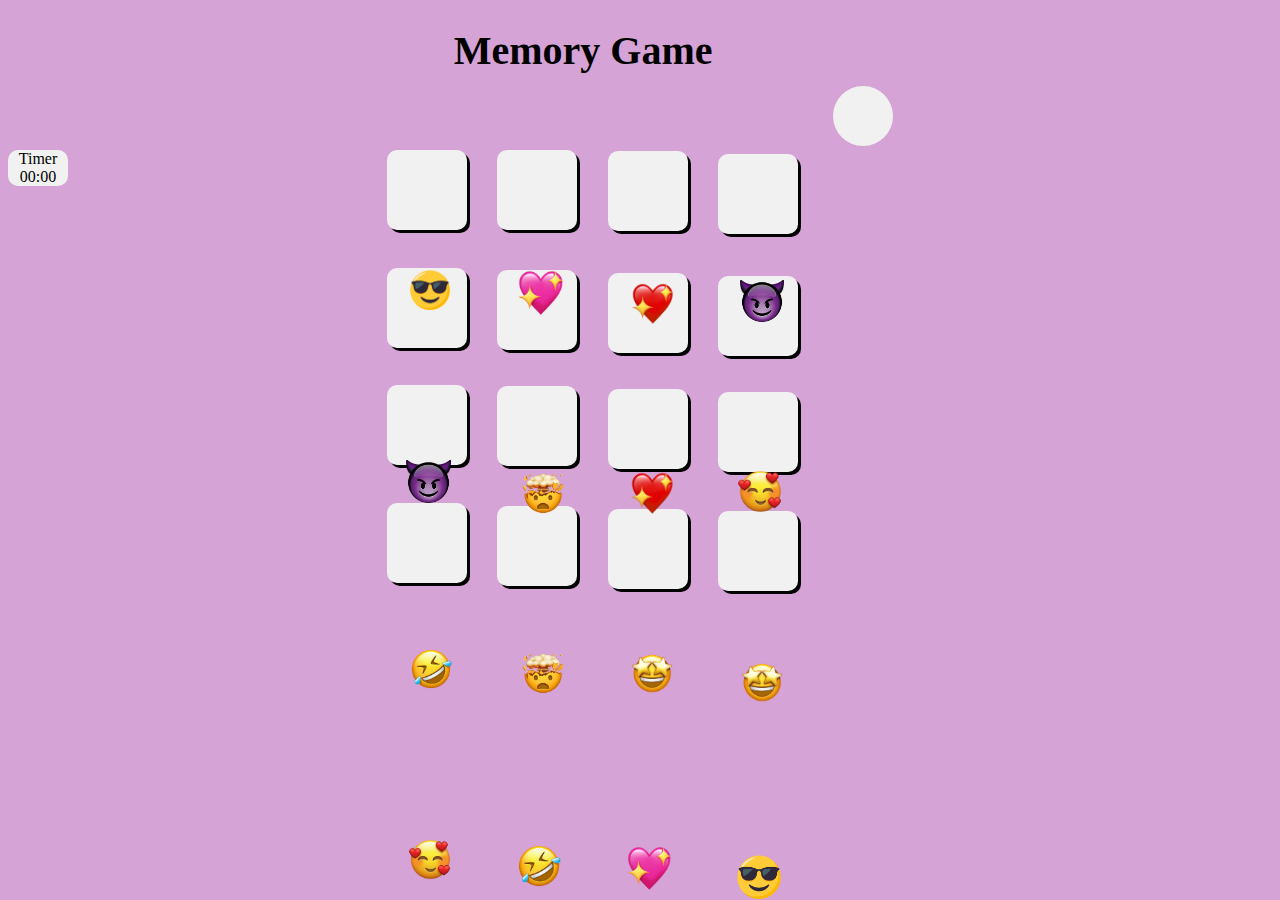
==== pages/memory_game.html @ 348ce43f "just to sync" ====
<!DOCTYPE html>

<html>
<head>
  <title>Memory Card Game</title>
  <link rel = "stylesheet" href="../css/intro_page.css">
  <script src="game.js" defer></script>
</head>



<body>


  <h1 style="font-size: 30pt ;margin-right: 9%;margin-bottom: 6%;">Memory Game</h1>



  <div class="stats">
    <div id ="countdown()"></div>
  </div>

<div class = "timer_box"> Timer
  <div id = "demo">00:00</div>

</div>


<!--   first colunm  -->

<div class = "card" id = card_one>
  <div class="Card1_front">
    <img src="../images/emoji_with_sg.png" style="width: 40px; float:inline-end; position: absolute; top:30%; left:32%;">
  </div>
  <div  class ="card_back">

  </div>


</div>


<div class = "card">
  <div class="Card2_front">
    <img src="../images/evil_emoji.png" style="width: 45px; float:inline-end; position: absolute; top:51%; left: 31.7%;">
  </div>
</div>

<div class = "card">
  <div class="Card3_front">
    <img src="../images/laugh_emoji.png" style="width: 42px; float:inline-end; position: absolute; top:72%;left: 32%;">
  </div>
</div>

<div class = "card"><div class="Card4_front">
  <img src="../images/love_emoji.png" style="width: 45px; float:inline-end; position: absolute; top:93%;left: 31.8%;">
</div></div>

<!--  second colunm  -->

<div class = "card" style="float: right; margin-right:55%; margin-top: -34.8%;">
  <div class="Card5_front">
    <img src="../images/heart_emoji.png" style="width: 45px; float:inline-end; position: absolute;top:30%; left:40.5%; ">
  </div>
</div>
<div class = "card" style="float: right; margin-right:55%; margin-top: -25.3%;">
  <div class="Card6_front">
    <img src="../images/explo_emoji.png" style="width: 50px; float:inline-end; position: absolute;top:52%; left:40.5%;  ">
  </div>
</div>
<div class = "card" style="float: right; margin-right:55%; margin-top: -16.10%;">
  <div class="Card7_front">
    <img src="../images/explo_emoji.png" style="width: 50px; float:inline-end; position: absolute;top:72%; left: 40.5%;  ">
  </div>
</div>
<div class = "card" style="float: right; margin-right:55%; margin-top: -6.60%;">
  <div class="Card8_front">
    <img src="../images/laugh_emoji.png" style="width: 44px; float:inline-end; position: absolute; top:93.8%; left:40.4%; ">
  </div></div>

<!--  Third colunm  -->

<div class = "card" style="float: right; margin-right:46.2%; margin-top: -34.91%;">
  <div class="Card9_front">
    <img src="../images/red_heart.png" style="width: 49px; float:inline-end; position: absolute;top:31%; left:49.1%; ">
  </div>
</div>
<div class = "card" style="float: right; margin-right:46.2%; margin-top: -25.3%;">
  <div class="Card10_front">
    <img src="../images/red_heart.png" style="width: 50px; float:inline-end; position: absolute;  top:52%; left: 49%;">
  </div></div>
<div class = "card" style="float: right; margin-right: 46.2%; margin-top: -16.10%;">
  <div class="Card11_front">
    <img src="../images/star_emoji.png" style="width: 50px; float:inline-end; position: absolute; top:72%; left: 49%; ">
  </div></div>
<div class = "card" style="float: right; margin-right:46.2%; margin-top: -6.60%;">
  <div class="Card12_front">
  <img src="../images/heart_emoji.png" style="width: 44px; float:inline-end; position: absolute;top:94%; left: 49%;">
</div></div>

<!--   Forth colunm  -->


<div class = "card" style="float: right; margin-right:37.5%; margin-top: -34.91%;">
  <div class="Card13_front">
    <img src="../images/evil_emoji.png" style="width: 44px; float:inline-end; position: absolute; top:31%; left:57.8%; ">
  </div>
</div>
<div class = "card" style="float: right; margin-right:37.5%; margin-top: -25.3%;">
  <div class="Card14_front">
    <img src="../images/love_emoji.png" style="width: 47px; float:inline-end; position: absolute; top:52%; left:57.5%; ">
  </div>
</div>
<div class = "card" style="float: right; margin-right:37.5%;  margin-top: -16.10%;">
  <div class="Card15_front">
    <img src="../images/star_emoji.png" style="width: 50px; float:inline-end; position: absolute; top:73%; left: 57.6%; ">
  </div>
</div>
<div class = "card" style="float: right; margin-right:37.5%; margin-top: -6.70%;">
  <div class="Card16_front">
    <img src="../images/emoji_with_sg.png" style="width: 44px; float:inline-end; position: absolute; top:95%; left: 57.6%; ">
  </div>
</div>









</body>

</html>
---- css/intro_page.css ----
h1 {
  font-size: 50pt;
  font-family:Georgia, 'Times New Roman', Times, serif ;
  text-align: center;
}

body {
  background-color: rgb(214, 163, 214);
}


ul {
  list-style: none;
  font-size: 15pt;
}


ul li a{
  text-decoration: none;

}

nav{
  background-color: darkorchid;
  text-align: center;
  display:contents;

}

p{
  font-size: 15pt;
  font-family:'Courier New', Courier, monospace;
  text-align: center;
  margin-left: 15%;
  margin-right: 15%;
  font-weight: bold;
  justify-self: center;
}


.button{
  margin-top: 10%;
  margin-left: 48%;

}
div button{
color: white;
width: 100px;
height: 50px;
border: none;
border-radius: 50px;
font-size: large;
background-color: rgb(154, 84, 220);
}




 img {
  width: 480px;

 }


*{
  box-sizing: border-box;

}

.column{
  float:left;
  width: 100px;
  height: 100px;
  padding:  10px;


}

.card {
width:  20px;
padding: 40px;
margin-bottom: 0.5%;
margin-left: 30%;
margin-top: 3%;
background-color: #f1f1f1;
border-radius: 10px;
box-shadow:3px 3px;

}









.stats{
  width: 30px;
  background-color: #f1f1f1;
  border-radius: 30px;
  padding: 30px;
  float: right;
  margin-right: 30%;
  margin-top: -5%;
}


.timer_box{
 width: 60px;
  background-color: #f1f1f1;
  float: left;
  border-radius: 10px;
  text-align: center;

}
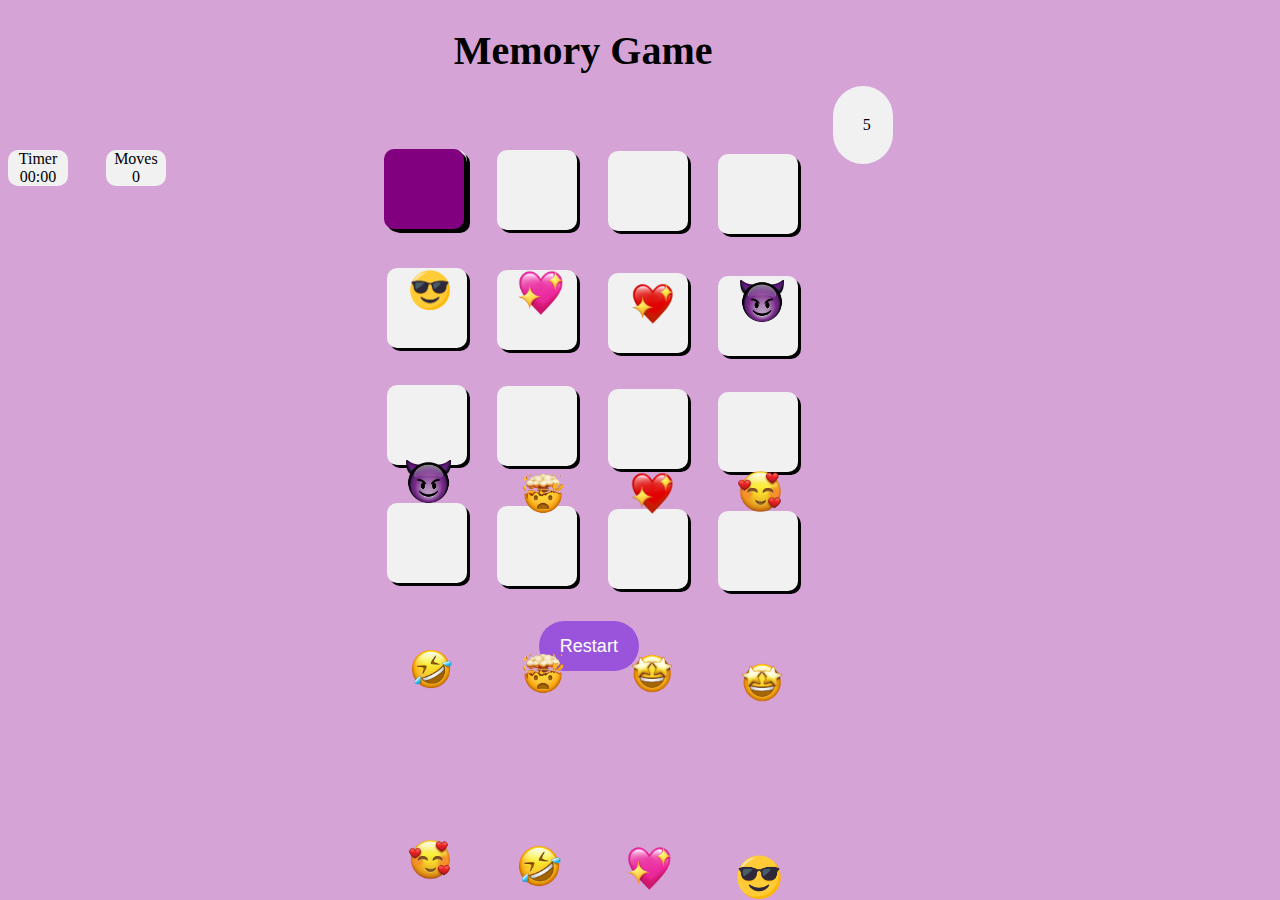
==== commit e450620c: "saving work" ====
--- a/pages/memory_game.html
+++ b/pages/memory_game.html
@@ -17,22 +17,26 @@
 
 
   <div class="stats">
-    <div id ="countdown()"></div>
+    <div id ="countdown()">5</div>
   </div>
 
 <div class = "timer_box"> Timer
-  <div id = "demo">00:00</div>
+  <div id = "num">00:00</div>
 
 </div>
 
+<div class="move_box"> Moves
+  <div id ="numb"> 0 </div>
+
+</div>
 
 <!--   first colunm  -->
 
-<div class = "card" id = card_one>
-  <div class="Card1_front">
+<div class = "card">
+  <div class="Card1_front" id = "card_one">
     <img src="../images/emoji_with_sg.png" style="width: 40px; float:inline-end; position: absolute; top:30%; left:32%;">
   </div>
-  <div  class ="card_back">
+  <div  class ="card_back"  id = "cardB" style="position: relative;  left: 37px; top: -40.99px;">
 
   </div>
 
@@ -124,6 +128,11 @@
 
 
 
+<div  class="button2">
+  <a href="../pages/memory_game.html">
+    <button>Restart</button>
+    </a>
+  </div>
 
 
 
--- a/css/intro_page.css
+++ b/css/intro_page.css
@@ -43,6 +43,13 @@
   margin-left: 48%;
 
 }
+
+.button2{
+  margin-top: 3%;
+  margin-left:42%;
+}
+
+
 div button{
 color: white;
 width: 100px;
@@ -88,12 +95,16 @@
 
 }
 
+.card_back{
+width:  20px;
+padding: 40px;
+margin-top: 3%;
+background-color: purple;
+border-radius: 10px;
+box-shadow:3px 3px;
+float: inline-end;
 
-
-
-
-
-
+}
 
 
 .stats{
@@ -104,6 +115,7 @@
   float: right;
   margin-right: 30%;
   margin-top: -5%;
+  text-align:center ;
 }
 
 
@@ -115,3 +127,14 @@
   text-align: center;
 
 }
+
+.move_box{
+
+  width: 60px;
+  background-color: #f1f1f1;
+  float: left;
+  border-radius: 10px;
+  text-align: center;
+  margin-left: 3%;
+
+}
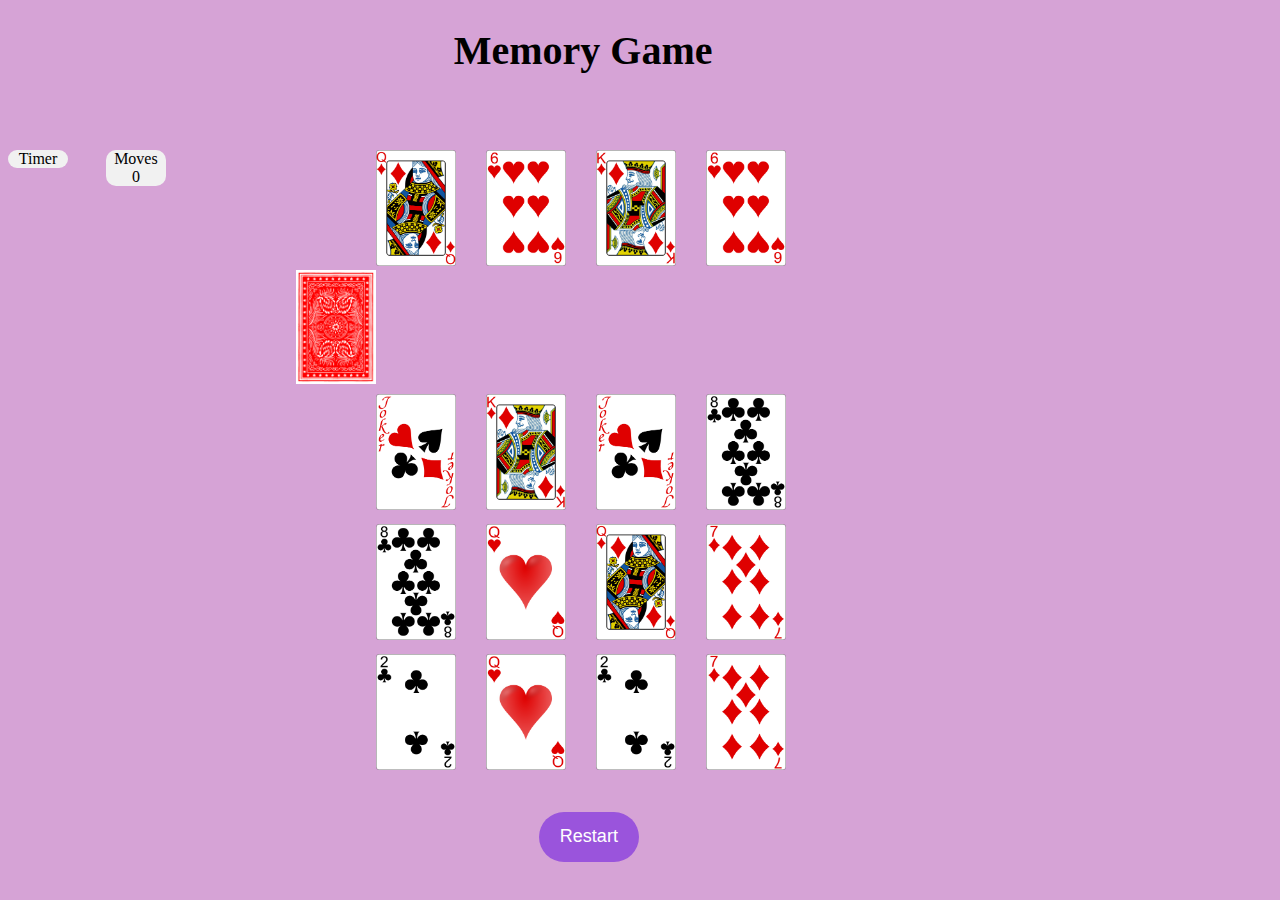
==== commit e36864a4: "pushing to get hub" ====
--- a/pages/memory_game.html
+++ b/pages/memory_game.html
@@ -4,7 +4,7 @@
 <head>
   <title>Memory Card Game</title>
   <link rel = "stylesheet" href="../css/intro_page.css">
-  <script src="game.js" defer></script>
+  <script src="../game.js" defer></script>
 </head>
 
 
@@ -16,122 +16,66 @@
 
 
 
-  <div class="stats">
-    <div id ="countdown()">5</div>
-  </div>
+<!--Timer -->
 
 <div class = "timer_box"> Timer
-  <div id = "num">00:00</div>
+  <div class = "timer" id="time_div"></div>
 
 </div>
+
+
+<!-- moves -->
 
 <div class="move_box"> Moves
   <div id ="numb"> 0 </div>
 
 </div>
 
-<!--   first colunm  -->
+<!--   grid -->
+<div  class = wrapper>
+  <div id = "card1">
+<img src="../images/queen_of_diamonds2.png" class="card" >
+  </div>
 
-<div class = "card">
-  <div class="Card1_front" id = "card_one">
-    <img src="../images/emoji_with_sg.png" style="width: 40px; float:inline-end; position: absolute; top:30%; left:32%;">
-  </div>
-  <div  class ="card_back"  id = "cardB" style="position: relative;  left: 37px; top: -40.99px;">
+
+  <div id = "card2"><img src="../images/6_of_hearts.png" class="card">
+    <div  id = "back"><img src="../images/card_back_red.png"  class="card2"> </div>
 
   </div>
 
 
-</div>
 
-
-<div class = "card">
-  <div class="Card2_front">
-    <img src="../images/evil_emoji.png" style="width: 45px; float:inline-end; position: absolute; top:51%; left: 31.7%;">
-  </div>
-</div>
-
-<div class = "card">
-  <div class="Card3_front">
-    <img src="../images/laugh_emoji.png" style="width: 42px; float:inline-end; position: absolute; top:72%;left: 32%;">
-  </div>
-</div>
-
-<div class = "card"><div class="Card4_front">
-  <img src="../images/love_emoji.png" style="width: 45px; float:inline-end; position: absolute; top:93%;left: 31.8%;">
-</div></div>
-
-<!--  second colunm  -->
-
-<div class = "card" style="float: right; margin-right:55%; margin-top: -34.8%;">
-  <div class="Card5_front">
-    <img src="../images/heart_emoji.png" style="width: 45px; float:inline-end; position: absolute;top:30%; left:40.5%; ">
-  </div>
-</div>
-<div class = "card" style="float: right; margin-right:55%; margin-top: -25.3%;">
-  <div class="Card6_front">
-    <img src="../images/explo_emoji.png" style="width: 50px; float:inline-end; position: absolute;top:52%; left:40.5%;  ">
-  </div>
-</div>
-<div class = "card" style="float: right; margin-right:55%; margin-top: -16.10%;">
-  <div class="Card7_front">
-    <img src="../images/explo_emoji.png" style="width: 50px; float:inline-end; position: absolute;top:72%; left: 40.5%;  ">
-  </div>
-</div>
-<div class = "card" style="float: right; margin-right:55%; margin-top: -6.60%;">
-  <div class="Card8_front">
-    <img src="../images/laugh_emoji.png" style="width: 44px; float:inline-end; position: absolute; top:93.8%; left:40.4%; ">
-  </div></div>
-
-<!--  Third colunm  -->
-
-<div class = "card" style="float: right; margin-right:46.2%; margin-top: -34.91%;">
-  <div class="Card9_front">
-    <img src="../images/red_heart.png" style="width: 49px; float:inline-end; position: absolute;top:31%; left:49.1%; ">
-  </div>
-</div>
-<div class = "card" style="float: right; margin-right:46.2%; margin-top: -25.3%;">
-  <div class="Card10_front">
-    <img src="../images/red_heart.png" style="width: 50px; float:inline-end; position: absolute;  top:52%; left: 49%;">
-  </div></div>
-<div class = "card" style="float: right; margin-right: 46.2%; margin-top: -16.10%;">
-  <div class="Card11_front">
-    <img src="../images/star_emoji.png" style="width: 50px; float:inline-end; position: absolute; top:72%; left: 49%; ">
-  </div></div>
-<div class = "card" style="float: right; margin-right:46.2%; margin-top: -6.60%;">
-  <div class="Card12_front">
-  <img src="../images/heart_emoji.png" style="width: 44px; float:inline-end; position: absolute;top:94%; left: 49%;">
-</div></div>
-
-<!--   Forth colunm  -->
-
-
-<div class = "card" style="float: right; margin-right:37.5%; margin-top: -34.91%;">
-  <div class="Card13_front">
-    <img src="../images/evil_emoji.png" style="width: 44px; float:inline-end; position: absolute; top:31%; left:57.8%; ">
-  </div>
-</div>
-<div class = "card" style="float: right; margin-right:37.5%; margin-top: -25.3%;">
-  <div class="Card14_front">
-    <img src="../images/love_emoji.png" style="width: 47px; float:inline-end; position: absolute; top:52%; left:57.5%; ">
-  </div>
-</div>
-<div class = "card" style="float: right; margin-right:37.5%;  margin-top: -16.10%;">
-  <div class="Card15_front">
-    <img src="../images/star_emoji.png" style="width: 50px; float:inline-end; position: absolute; top:73%; left: 57.6%; ">
-  </div>
-</div>
-<div class = "card" style="float: right; margin-right:37.5%; margin-top: -6.70%;">
-  <div class="Card16_front">
-    <img src="../images/emoji_with_sg.png" style="width: 44px; float:inline-end; position: absolute; top:95%; left: 57.6%; ">
-  </div>
+  <div id = "card3"><img src="../images/king_of_diamonds2.png" class="card"></div>
+  <div id = "card4"><img src="../images/6_of_hearts.png" class="card"></div>
+  <div id = "card5"><img src="../images/red_joker.png" class="card"></div>
+  <div id = "card6"><img src="../images/king_of_diamonds2.png" class="card"></div>
+  <div id = "card7"><img src="../images/red_joker.png" class="card"></div>
+  <div id = "card8"><img src="../images/8_of_clubs.png" class="card"></div>
+  <div id = "card9"><img src="../images/8_of_clubs.png" class="card"></div>
+  <div id = "card10"><img src="../images/queen_of_hearts.png" class="card"></div>
+  <div id = "card11"><img src="../images/queen_of_diamonds2.png" class="card"></div>
+  <div id = "card12"><img src="../images/7_of_diamonds.png" class="card"></div>
+  <div id = "card13"><img src="../images/2_of_clubs.png" class="card"></div>
+  <div id = "card14"><img src="../images/queen_of_hearts.png" class="card"></div>
+  <div id = "card15"><img src="../images/2_of_clubs.png" class="card"></div>
+  <div id = "card16"><img src="../images/7_of_diamonds.png" class="card"></div>
 </div>
 
 
 
+
+
+
+
+
+
+
+
+
+
 <div  class="button2">
-  <a href="../pages/memory_game.html">
-    <button>Restart</button>
-    </a>
+    <button onclick="window.location.reload();">Restart</button>
+
   </div>
 
 
--- a/css/intro_page.css
+++ b/css/intro_page.css
@@ -7,6 +7,7 @@
 body {
   background-color: rgb(214, 163, 214);
 }
+
 
 
 ul {
@@ -74,49 +75,23 @@
 
 }
 
-.column{
-  float:left;
-  width: 100px;
-  height: 100px;
-  padding:  10px;
-
+.wrapper{
+  display: grid;
+  grid-template-columns: 100px 100px 100px 100px;
+  grid-gap: 10px;
 
 }
 
 .card {
-width:  20px;
-padding: 40px;
-margin-bottom: 0.5%;
-margin-left: 30%;
-margin-top: 3%;
-background-color: #f1f1f1;
-border-radius: 10px;
-box-shadow:3px 3px;
-
+width: 80px;
+margin-left: 210px;
 }
 
-.card_back{
-width:  20px;
-padding: 40px;
-margin-top: 3%;
-background-color: purple;
-border-radius: 10px;
-box-shadow:3px 3px;
-float: inline-end;
-
-}
-
-
-.stats{
-  width: 30px;
-  background-color: #f1f1f1;
-  border-radius: 30px;
-  padding: 30px;
-  float: right;
-  margin-right: 30%;
-  margin-top: -5%;
-  text-align:center ;
-}
+.card2 {
+  width: 80px;
+  margin-left: 210px;
+  float: inline-end;
+  }
 
 
 .timer_box{
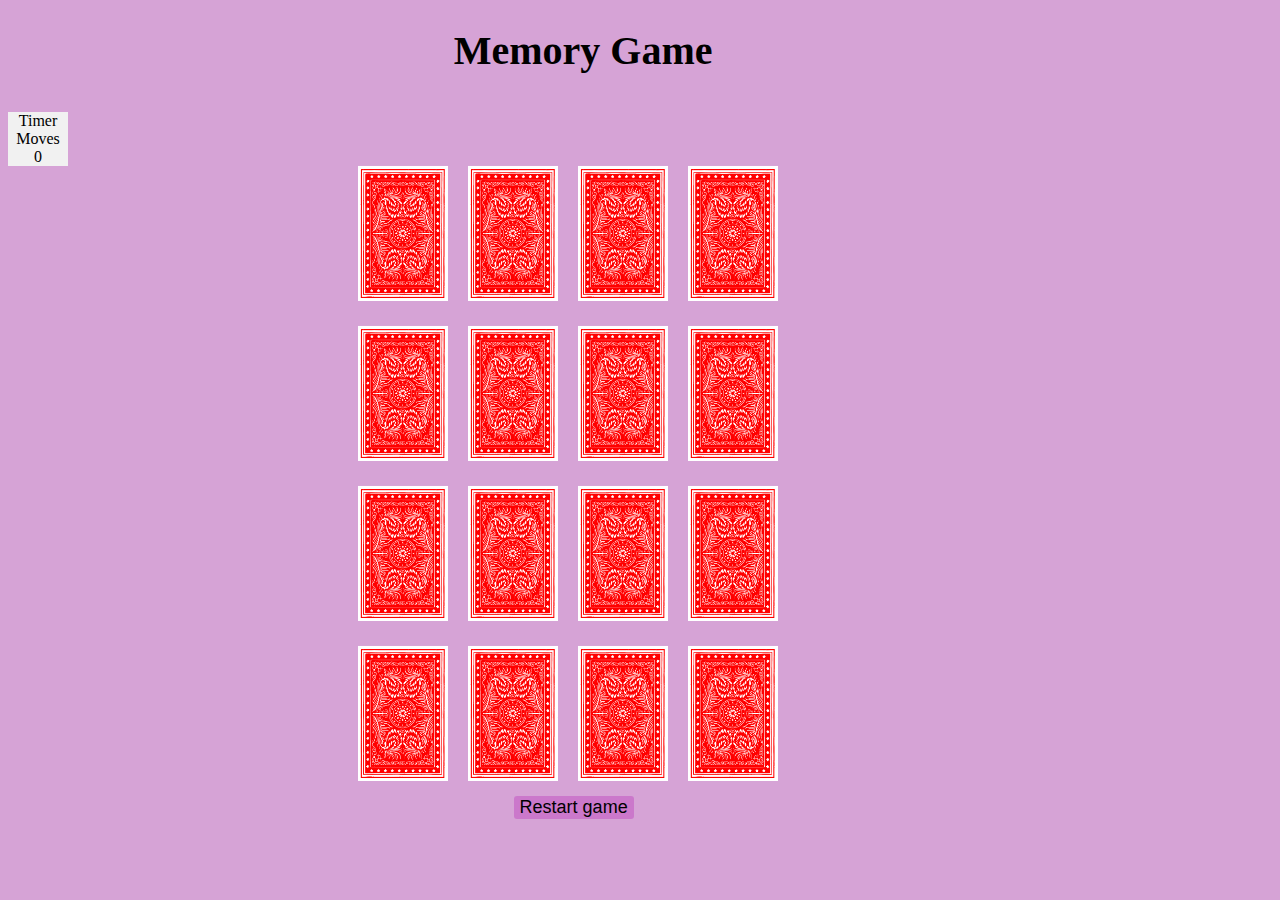
==== commit c4c54bc2: "Merge ce99c0ea063cf3eabd70e4f664e12034cfc38635 into b0c5da2ca3a1d94fe65abef8d29e80906dfce353" ====
--- a/pages/memory_game.html
+++ b/pages/memory_game.html
@@ -8,75 +8,100 @@
 </head>
 
 
-
 <body>
 
 
-  <h1 style="font-size: 30pt ;margin-right: 9%;margin-bottom: 6%;">Memory Game</h1>
+  <h1 style="font-size: 30pt ;margin-right: 9%;margin-bottom: 3%;">Memory Game</h1>
 
-
-
+<div class = stats>
 <!--Timer -->
-
 <div class = "timer_box"> Timer
   <div class = "timer" id="time_div"></div>
-
 </div>
-
-
 <!-- moves -->
-
 <div class="move_box"> Moves
   <div id ="numb"> 0 </div>
 
 </div>
-
-<!--   grid -->
-<div  class = wrapper>
-  <div id = "card1">
-<img src="../images/queen_of_diamonds2.png" class="card" >
-  </div>
-
-
-  <div id = "card2"><img src="../images/6_of_hearts.png" class="card">
-    <div  id = "back"><img src="../images/card_back_red.png"  class="card2"> </div>
-
-  </div>
-
-
-
-  <div id = "card3"><img src="../images/king_of_diamonds2.png" class="card"></div>
-  <div id = "card4"><img src="../images/6_of_hearts.png" class="card"></div>
-  <div id = "card5"><img src="../images/red_joker.png" class="card"></div>
-  <div id = "card6"><img src="../images/king_of_diamonds2.png" class="card"></div>
-  <div id = "card7"><img src="../images/red_joker.png" class="card"></div>
-  <div id = "card8"><img src="../images/8_of_clubs.png" class="card"></div>
-  <div id = "card9"><img src="../images/8_of_clubs.png" class="card"></div>
-  <div id = "card10"><img src="../images/queen_of_hearts.png" class="card"></div>
-  <div id = "card11"><img src="../images/queen_of_diamonds2.png" class="card"></div>
-  <div id = "card12"><img src="../images/7_of_diamonds.png" class="card"></div>
-  <div id = "card13"><img src="../images/2_of_clubs.png" class="card"></div>
-  <div id = "card14"><img src="../images/queen_of_hearts.png" class="card"></div>
-  <div id = "card15"><img src="../images/2_of_clubs.png" class="card"></div>
-  <div id = "card16"><img src="../images/7_of_diamonds.png" class="card"></div>
 </div>
 
 
 
 
+<!--   grid -->
+<div class = "wrapper" >
+
+<div class="board" onclick="flipCard(this)" >
+<img class = "front" src="../images/2_of_clubs.png">
+<img  class="back"  src="../images/card_back_red.png">
+</div>
+
+<div class="board" onclick="flipCard(this)" >
+  <img class = "front" src="../images/6_of_hearts.png">
+  <img  class="back"  src="../images/card_back_red.png">
+  </div>
+
+
+  <div class="board" onclick="flipCard(this)" >
+    <img class = "front" src="../images/2_of_clubs.png">
+    <img  class="back"  src="../images/card_back_red.png">
+    </div>
+    <div class="board" onclick="flipCard(this)" >
+      <img class = "front" src="../images/7_of_diamonds.png">
+      <img  class="back"  src="../images/card_back_red.png">
+      </div>
+
+    <div class="board" onclick="flipCard(this)" >
+        <img class = "front" src="../images/8_of_clubs.png">
+        <img  class="back"  src="../images/card_back_red.png">
+        </div>
+
+   <div class="board" onclick="flipCard(this)" >
+          <img class = "front" src="../images/8_of_clubs.png">
+          <img  class="back"  src="../images/card_back_red.png">
+          </div>
+   <div class="board" onclick="flipCard(this)" >
+            <img class = "front" src="../images/red_joker.png">
+            <img  class="back"  src="../images/card_back_red.png">
+    </div><div class="board" onclick="flipCard(this)" >
+              <img class = "front" src="../images/7_of_diamonds.png">
+              <img  class="back"  src="../images/card_back_red.png">
+       </div><div class="board" onclick="flipCard(this)" >
+                <img class = "front" src="../images/queen_of_diamonds2.png">
+                <img  class="back"  src="../images/card_back_red.png">
+      </div><div class="board" onclick="flipCard(this)" >
+                  <img class = "front" src="../images/red_joker.png">
+                  <img  class="back"  src="../images/card_back_red.png">
+    </div><div class="board" onclick="flipCard(this)" >
+                    <img class = "front" src="../images/queen_of_hearts.png">
+                    <img  class="back"  src="../images/card_back_red.png">
+      </div><div class="board" onclick="flipCard(this)" >
+                      <img class = "front" src="../images/queen_of_hearts.png">
+                      <img  class="back"  src="../images/card_back_red.png">
+              </div><div class="board" onclick="flipCard(this)" >
+                        <img class = "front" src="../images/queen_of_diamonds2.png">
+                        <img  class="back"  src="../images/card_back_red.png">
+                </div><div class="board" onclick="flipCard(this)" >
+                          <img class = "front" src="../images/6_of_hearts.png">
+                          <img  class="back"  src="../images/card_back_red.png">
+                  </div><div class="board" onclick="flipCard(this)" >
+                            <img class = "front" src="../images/king_of_diamonds2.png">
+                            <img  class="back"  src="../images/card_back_red.png">
+                       </div><div class="board" onclick="flipCard(this)" >
+                              <img class = "front" src="../images/king_of_diamonds2.png">
+                              <img  class="back"  src="../images/card_back_red.png">
+                              </div>
+
+                            </div>
 
 
 
 
+<a href="../pages/memory_game.html">
+  <button class ="reset_game" class = hide>Restart game </button>
+ </a>
 
 
-
-
-
-<div  class="button2">
-    <button onclick="window.location.reload();">Restart</button>
-
-  </div>
 
 
 
--- a/css/intro_page.css
+++ b/css/intro_page.css
@@ -45,11 +45,6 @@
 
 }
 
-.button2{
-  margin-top: 3%;
-  margin-left:42%;
-}
-
 
 div button{
 color: white;
@@ -62,43 +57,40 @@
 }
 
 
-
-
  img {
   width: 480px;
-
  }
 
 
 *{
   box-sizing: border-box;
-
 }
 
-.wrapper{
+.stats{
   display: grid;
-  grid-template-columns: 100px 100px 100px 100px;
-  grid-gap: 10px;
-
+  grid-template-columns: 100px
 }
 
-.card {
-width: 80px;
-margin-left: 210px;
+.wrapper {
+  display: grid;
+  grid-template-columns: repeat(4, 100px);
+  grid-gap: 10px;
+  margin-left: 350px;
 }
 
-.card2 {
-  width: 80px;
-  margin-left: 210px;
-  float: inline-end;
-  }
+
+.board {
+  position: relative;
+  width: 100px;
+  height: 150px;
+  perspective: 1000px;
+  cursor: pointer;
+}
 
 
 .timer_box{
  width: 60px;
   background-color: #f1f1f1;
-  float: left;
-  border-radius: 10px;
   text-align: center;
 
 }
@@ -107,9 +99,54 @@
 
   width: 60px;
   background-color: #f1f1f1;
-  float: left;
-  border-radius: 10px;
   text-align: center;
-  margin-left: 3%;
+}
 
+
+.front, .back {
+
+  position: absolute;
+  width: 90%;
+  height: 90%;
+  backface-visibility: hidden;
+  transition: transform 0.8s;
+  
 }
+
+
+
+.back {
+  transform: rotateY(0deg);
+}
+
+
+.front {
+  transform: rotateY(180deg);
+}
+
+
+.flipped .back {
+  transform: rotateY(180deg);
+}
+
+
+.flipped .front {
+  transform: rotateY(0deg);
+}
+
+
+.back img, .front img {
+  max-width: 90%;
+  max-height: 90%;
+  border-radius: 8px;
+}
+
+.reset_game{
+  margin-left: 40%;
+  size: 60px;
+  background-color: rgb(203, 120, 203);
+  font-size: large;
+  font-family:  Georgia, 'Times New Roman', Times, serif,;
+  border: none;
+  border-radius: 3px;
+}
